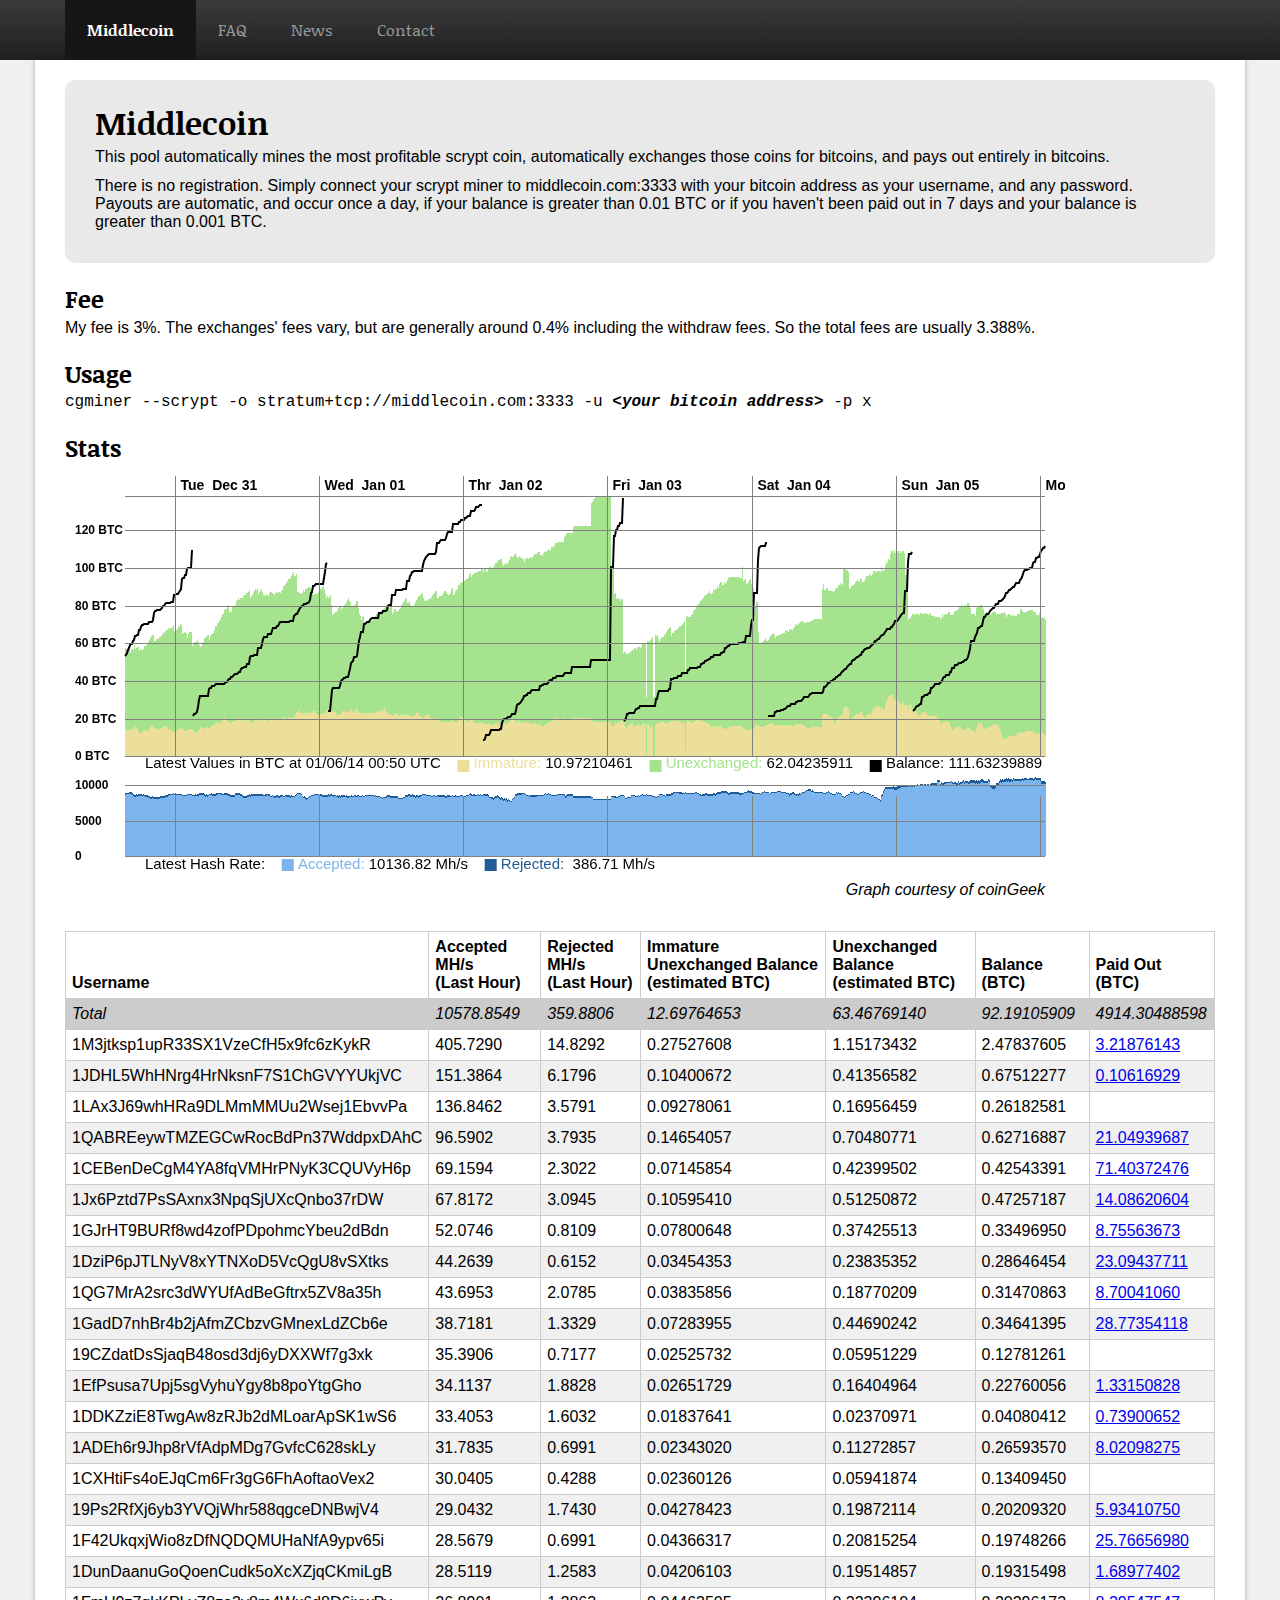
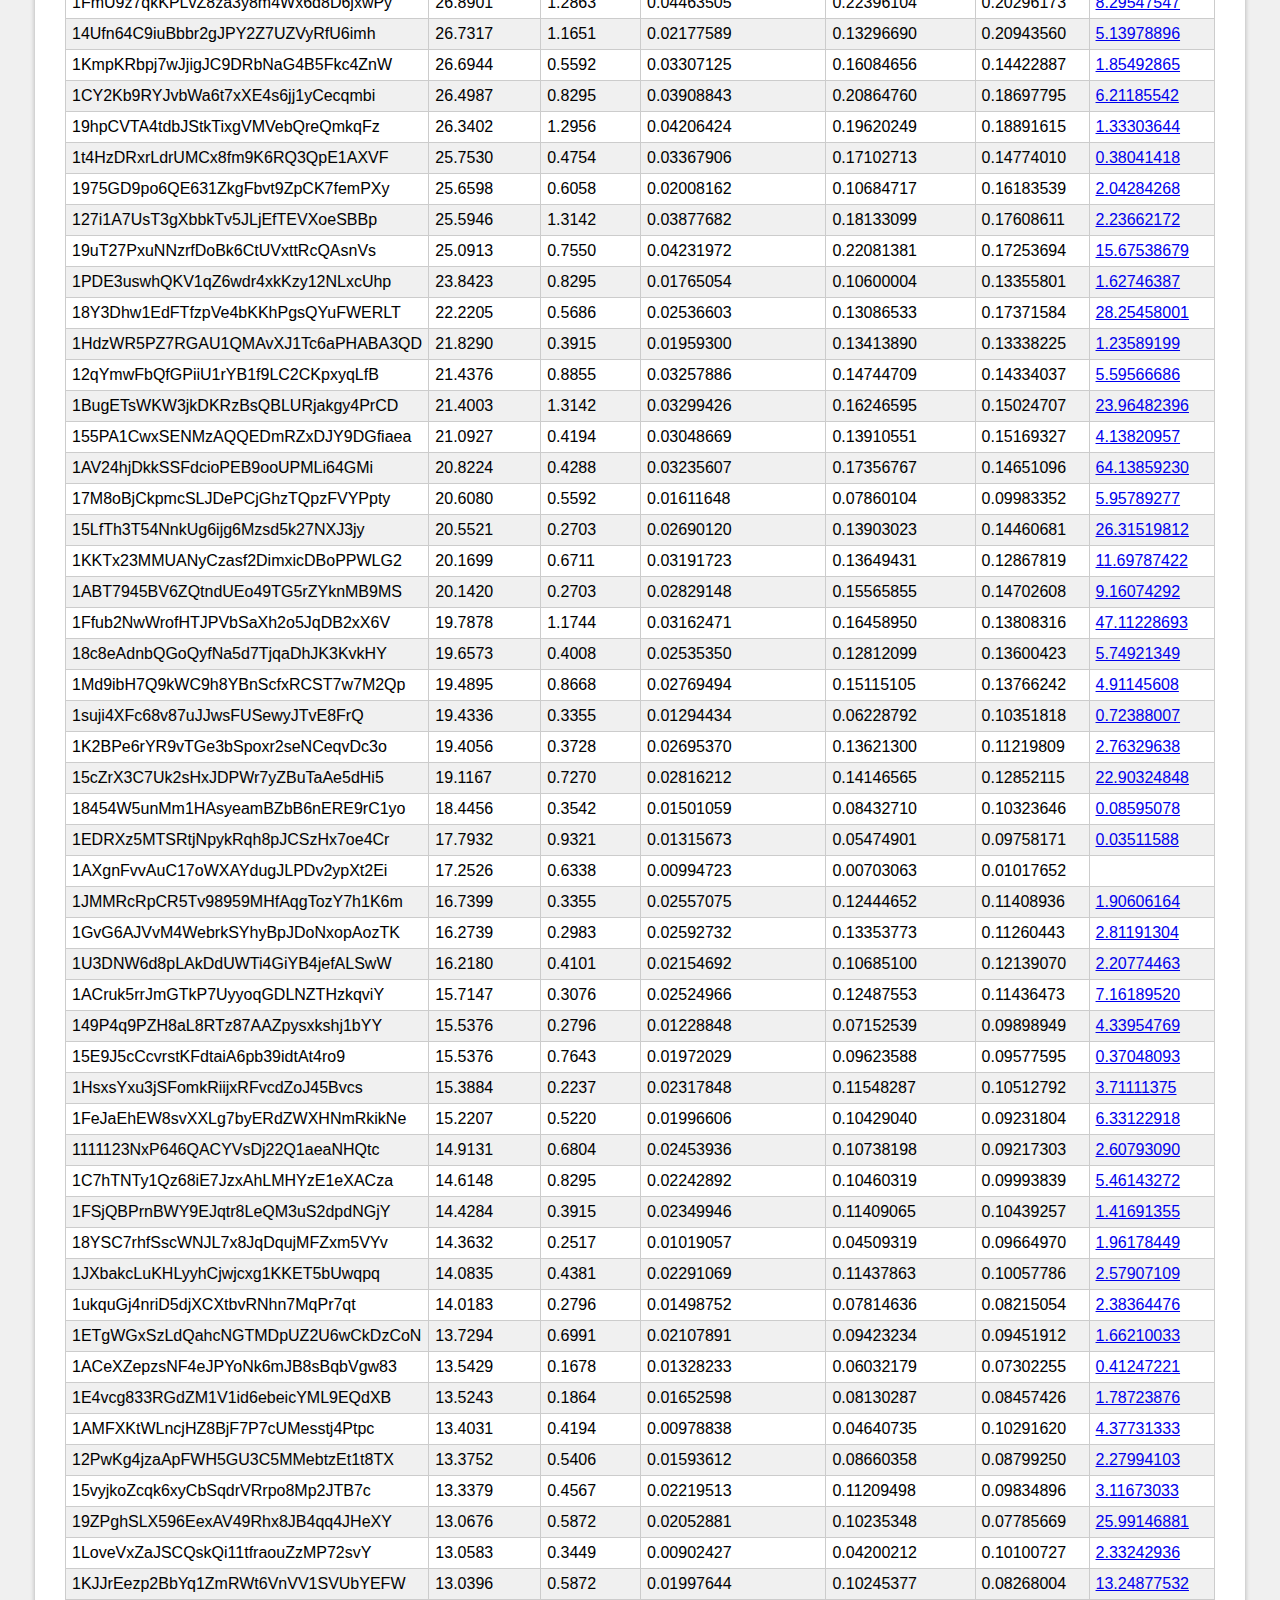
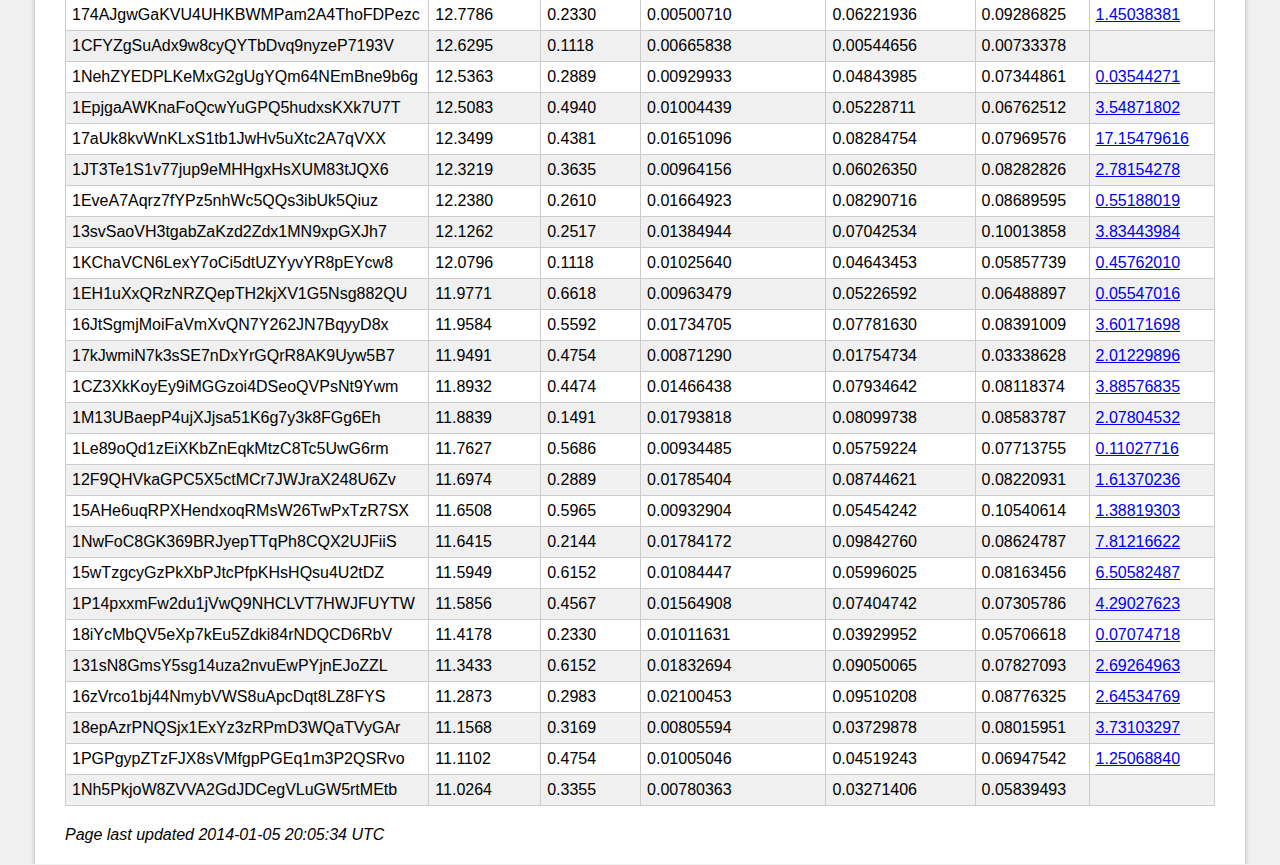
==== middlecoin/index.html @ 770fcc09 "Moved stuff." ====
<!DOCTYPE html>

<html lang="en-US">
<head>
	<title>Middlecoin</title>
	<meta charset="iso-8859-1">
	<meta name="description" content="Profit-switching, auto-exchanging scrypt pool that pays out in BTC." />
	<link href='http://fonts.googleapis.com/css?family=Noticia+Text:700' rel='stylesheet' type='text/css'>
	<link rel="stylesheet" href="style.css">
	<!--[if lt IE 9]><script src="//html5shim.googlecode.com/svn/trunk/html5.js"></script><![endif]-->
</head>
<body>

<nav>
	<ul>
		<li class="active"><a href="index.html">Middlecoin</a></li>
		<li><a href="faq.html">FAQ</a></li>
		<li><a href="https://bitcointalk.org/index.php?topic=259649.new#new">News</a></li>
		<li><a href="https://bitcointalk.org/index.php?action=profile;u=109824">Contact</a></li>
	</ul>
</nav>

<div id="container">

<article>
	<div id="intro">
		<h1>Middlecoin</h1>
		<p>This pool automatically mines the most profitable scrypt coin, automatically exchanges those coins for bitcoins, and pays out entirely in bitcoins.</p>
		<p>There is no registration. Simply connect your scrypt miner to middlecoin.com:3333 with your bitcoin address as your username, and any password. Payouts are automatic, and occur once a day, if your balance is greater than 0.01 BTC or if you haven't been paid out in 7 days and your balance is greater than 0.001 BTC.</p>
	</div>

	<h2>Fee</h2>
	<p>My fee is 3%. The exchanges' fees vary, but are generally around 0.4% including the withdraw fees. So the total fees are usually 3.388%.</p>

	<h2>Usage</h2>
	<pre>cgminer --scrypt -o stratum+tcp://middlecoin.com:3333 -u <b><i>&lt;your bitcoin address&gt;</i></b> -p x</pre>

	<h2>Stats</h2>
	<canvas id="mc_data" width="1000" height="400">
          ho ho, you can't display HTML canvas graphics yet
	</canvas>
	<script src="graphTotal.js"></script>
	<p class="courtesy">Graph courtesy of coinGeek</p>

	<table>
	<thead>
	<tr>
	<th>Username</th>
	<th>Accepted MH/s<br>(Last Hour)</th>
	<th>Rejected MH/s<br>(Last Hour)</th>
	<th>Immature Unexchanged Balance<br>(estimated BTC)</th>
	<th>Unexchanged Balance<br>(estimated BTC)</th>
	<th>Balance (BTC)</th>
	<th>Paid Out (BTC)</th>
	</tr>
	</thead>
	<tbody><tr class="total">
	<td>Total</td>
	<td>10578.8549</td>
	<td>359.8806</td>
	<td>12.69764653</td>
	<td>63.46769140</td>
	<td>92.19105909</td>
	<td>4914.30488598</td>
	</tr>
	</tbody><tbody>

	<tr>
	<td id="1M3jtksp1upR33SX1VzeCfH5x9fc6zKykR">1M3jtksp1upR33SX1VzeCfH5x9fc6zKykR</td>
	<td>405.7290</td>
	<td>14.8292</td>
	<td>0.27527608</td>
	<td>1.15173432</td>
	<td>2.47837605</td>
	<td><a href="1JTgncSrWiQtEAdtYhtytCEqND8wVb3b5R.html">3.21876143</a></td>
	</tr>

	<tr class="alt">
	<td id="1JDHL5WhHNrg4HrNksnF7S1ChGVYYUkjVC">1JDHL5WhHNrg4HrNksnF7S1ChGVYYUkjVC</td>
	<td>151.3864</td>
	<td>6.1796</td>
	<td>0.10400672</td>
	<td>0.41356582</td>
	<td>0.67512277</td>
	<td><a href="1JTgncSrWiQtEAdtYhtytCEqND8wVb3b5R.html">0.10616929</a></td>
	</tr>

	<tr>
	<td id="1LAx3J69whHRa9DLMmMMUu2Wsej1EbvvPa">1LAx3J69whHRa9DLMmMMUu2Wsej1EbvvPa</td>
	<td>136.8462</td>
	<td>3.5791</td>
	<td>0.09278061</td>
	<td>0.16956459</td>
	<td>0.26182581</td>
	<td><a href="1JTgncSrWiQtEAdtYhtytCEqND8wVb3b5R.html"></a></td>
	</tr>

	<tr class="alt">
	<td id="1QABREeywTMZEGCwRocBdPn37WddpxDAhC">1QABREeywTMZEGCwRocBdPn37WddpxDAhC</td>
	<td>96.5902</td>
	<td>3.7935</td>
	<td>0.14654057</td>
	<td>0.70480771</td>
	<td>0.62716887</td>
	<td><a href="1JTgncSrWiQtEAdtYhtytCEqND8wVb3b5R.html">21.04939687</a></td>
	</tr>

	<tr>
	<td id="1CEBenDeCgM4YA8fqVMHrPNyK3CQUVyH6p">1CEBenDeCgM4YA8fqVMHrPNyK3CQUVyH6p</td>
	<td>69.1594</td>
	<td>2.3022</td>
	<td>0.07145854</td>
	<td>0.42399502</td>
	<td>0.42543391</td>
	<td><a href="1JTgncSrWiQtEAdtYhtytCEqND8wVb3b5R.html">71.40372476</a></td>
	</tr>

	<tr class="alt">
	<td id="1Jx6Pztd7PsSAxnx3NpqSjUXcQnbo37rDW">1Jx6Pztd7PsSAxnx3NpqSjUXcQnbo37rDW</td>
	<td>67.8172</td>
	<td>3.0945</td>
	<td>0.10595410</td>
	<td>0.51250872</td>
	<td>0.47257187</td>
	<td><a href="1JTgncSrWiQtEAdtYhtytCEqND8wVb3b5R.html">14.08620604</a></td>
	</tr>

	<tr>
	<td id="1GJrHT9BURf8wd4zofPDpohmcYbeu2dBdn">1GJrHT9BURf8wd4zofPDpohmcYbeu2dBdn</td>
	<td>52.0746</td>
	<td>0.8109</td>
	<td>0.07800648</td>
	<td>0.37425513</td>
	<td>0.33496950</td>
	<td><a href="1JTgncSrWiQtEAdtYhtytCEqND8wVb3b5R.html">8.75563673</a></td>
	</tr>

	<tr class="alt">
	<td id="1DziP6pJTLNyV8xYTNXoD5VcQgU8vSXtks">1DziP6pJTLNyV8xYTNXoD5VcQgU8vSXtks</td>
	<td>44.2639</td>
	<td>0.6152</td>
	<td>0.03454353</td>
	<td>0.23835352</td>
	<td>0.28646454</td>
	<td><a href="1JTgncSrWiQtEAdtYhtytCEqND8wVb3b5R.html">23.09437711</a></td>
	</tr>

	<tr>
	<td id="1QG7MrA2src3dWYUfAdBeGftrx5ZV8a35h">1QG7MrA2src3dWYUfAdBeGftrx5ZV8a35h</td>
	<td>43.6953</td>
	<td>2.0785</td>
	<td>0.03835856</td>
	<td>0.18770209</td>
	<td>0.31470863</td>
	<td><a href="1JTgncSrWiQtEAdtYhtytCEqND8wVb3b5R.html">8.70041060</a></td>
	</tr>

	<tr class="alt">
	<td id="1GadD7nhBr4b2jAfmZCbzvGMnexLdZCb6e">1GadD7nhBr4b2jAfmZCbzvGMnexLdZCb6e</td>
	<td>38.7181</td>
	<td>1.3329</td>
	<td>0.07283955</td>
	<td>0.44690242</td>
	<td>0.34641395</td>
	<td><a href="1GadD7nhBr4b2jAfmZCbzvGMnexLdZCb6e.html">28.77354118</a></td>
	</tr>

	<tr>
	<td id="19CZdatDsSjaqB48osd3dj6yDXXWf7g3xk">19CZdatDsSjaqB48osd3dj6yDXXWf7g3xk</td>
	<td>35.3906</td>
	<td>0.7177</td>
	<td>0.02525732</td>
	<td>0.05951229</td>
	<td>0.12781261</td>
	<td><a href="1JTgncSrWiQtEAdtYhtytCEqND8wVb3b5R.html"></a></td>
	</tr>

	<tr class="alt">
	<td id="1EfPsusa7Upj5sgVyhuYgy8b8poYtgGho">1EfPsusa7Upj5sgVyhuYgy8b8poYtgGho</td>
	<td>34.1137</td>
	<td>1.8828</td>
	<td>0.02651729</td>
	<td>0.16404964</td>
	<td>0.22760056</td>
	<td><a href="1JTgncSrWiQtEAdtYhtytCEqND8wVb3b5R.html">1.33150828</a></td>
	</tr>

	<tr>
	<td id="1DDKZziE8TwgAw8zRJb2dMLoarApSK1wS6">1DDKZziE8TwgAw8zRJb2dMLoarApSK1wS6</td>
	<td>33.4053</td>
	<td>1.6032</td>
	<td>0.01837641</td>
	<td>0.02370971</td>
	<td>0.04080412</td>
	<td><a href="1JTgncSrWiQtEAdtYhtytCEqND8wVb3b5R.html">0.73900652</a></td>
	</tr>

	<tr class="alt">
	<td id="1ADEh6r9Jhp8rVfAdpMDg7GvfcC628skLy">1ADEh6r9Jhp8rVfAdpMDg7GvfcC628skLy</td>
	<td>31.7835</td>
	<td>0.6991</td>
	<td>0.02343020</td>
	<td>0.11272857</td>
	<td>0.26593570</td>
	<td><a href="1JTgncSrWiQtEAdtYhtytCEqND8wVb3b5R.html">8.02098275</a></td>
	</tr>

	<tr>
	<td id="1CXHtiFs4oEJqCm6Fr3gG6FhAoftaoVex2">1CXHtiFs4oEJqCm6Fr3gG6FhAoftaoVex2</td>
	<td>30.0405</td>
	<td>0.4288</td>
	<td>0.02360126</td>
	<td>0.05941874</td>
	<td>0.13409450</td>
	<td><a href="1JTgncSrWiQtEAdtYhtytCEqND8wVb3b5R.html"></a></td>
	</tr>

	<tr class="alt">
	<td id="19Ps2RfXj6yb3YVQjWhr588qgceDNBwjV4">19Ps2RfXj6yb3YVQjWhr588qgceDNBwjV4</td>
	<td>29.0432</td>
	<td>1.7430</td>
	<td>0.04278423</td>
	<td>0.19872114</td>
	<td>0.20209320</td>
	<td><a href="1JTgncSrWiQtEAdtYhtytCEqND8wVb3b5R.html">5.93410750</a></td>
	</tr>

	<tr>
	<td id="1F42UkqxjWio8zDfNQDQMUHaNfA9ypv65i">1F42UkqxjWio8zDfNQDQMUHaNfA9ypv65i</td>
	<td>28.5679</td>
	<td>0.6991</td>
	<td>0.04366317</td>
	<td>0.20815254</td>
	<td>0.19748266</td>
	<td><a href="1JTgncSrWiQtEAdtYhtytCEqND8wVb3b5R.html">25.76656980</a></td>
	</tr>

	<tr class="alt">
	<td id="1DunDaanuGoQoenCudk5oXcXZjqCKmiLgB">1DunDaanuGoQoenCudk5oXcXZjqCKmiLgB</td>
	<td>28.5119</td>
	<td>1.2583</td>
	<td>0.04206103</td>
	<td>0.19514857</td>
	<td>0.19315498</td>
	<td><a href="1JTgncSrWiQtEAdtYhtytCEqND8wVb3b5R.html">1.68977402</a></td>
	</tr>

	<tr>
	<td id="1FmU9z7qkKPLvZ8za3y8m4Wx6d8D6jxwPy">1FmU9z7qkKPLvZ8za3y8m4Wx6d8D6jxwPy</td>
	<td>26.8901</td>
	<td>1.2863</td>
	<td>0.04463505</td>
	<td>0.22396104</td>
	<td>0.20296173</td>
	<td><a href="1JTgncSrWiQtEAdtYhtytCEqND8wVb3b5R.html">8.29547547</a></td>
	</tr>

	<tr class="alt">
	<td id="14Ufn64C9iuBbbr2gJPY2Z7UZVyRfU6imh">14Ufn64C9iuBbbr2gJPY2Z7UZVyRfU6imh</td>
	<td>26.7317</td>
	<td>1.1651</td>
	<td>0.02177589</td>
	<td>0.13296690</td>
	<td>0.20943560</td>
	<td><a href="1JTgncSrWiQtEAdtYhtytCEqND8wVb3b5R.html">5.13978896</a></td>
	</tr>

	<tr>
	<td id="1KmpKRbpj7wJjigJC9DRbNaG4B5Fkc4ZnW">1KmpKRbpj7wJjigJC9DRbNaG4B5Fkc4ZnW</td>
	<td>26.6944</td>
	<td>0.5592</td>
	<td>0.03307125</td>
	<td>0.16084656</td>
	<td>0.14422887</td>
	<td><a href="1JTgncSrWiQtEAdtYhtytCEqND8wVb3b5R.html">1.85492865</a></td>
	</tr>

	<tr class="alt">
	<td id="1CY2Kb9RYJvbWa6t7xXE4s6jj1yCecqmbi">1CY2Kb9RYJvbWa6t7xXE4s6jj1yCecqmbi</td>
	<td>26.4987</td>
	<td>0.8295</td>
	<td>0.03908843</td>
	<td>0.20864760</td>
	<td>0.18697795</td>
	<td><a href="1JTgncSrWiQtEAdtYhtytCEqND8wVb3b5R.html">6.21185542</a></td>
	</tr>

	<tr>
	<td id="19hpCVTA4tdbJStkTixgVMVebQreQmkqFz">19hpCVTA4tdbJStkTixgVMVebQreQmkqFz</td>
	<td>26.3402</td>
	<td>1.2956</td>
	<td>0.04206424</td>
	<td>0.19620249</td>
	<td>0.18891615</td>
	<td><a href="1JTgncSrWiQtEAdtYhtytCEqND8wVb3b5R.html">1.33303644</a></td>
	</tr>

	<tr class="alt">
	<td id="1t4HzDRxrLdrUMCx8fm9K6RQ3QpE1AXVF">1t4HzDRxrLdrUMCx8fm9K6RQ3QpE1AXVF</td>
	<td>25.7530</td>
	<td>0.4754</td>
	<td>0.03367906</td>
	<td>0.17102713</td>
	<td>0.14774010</td>
	<td><a href="1JTgncSrWiQtEAdtYhtytCEqND8wVb3b5R.html">0.38041418</a></td>
	</tr>

	<tr>
	<td id="1975GD9po6QE631ZkgFbvt9ZpCK7femPXy">1975GD9po6QE631ZkgFbvt9ZpCK7femPXy</td>
	<td>25.6598</td>
	<td>0.6058</td>
	<td>0.02008162</td>
	<td>0.10684717</td>
	<td>0.16183539</td>
	<td><a href="1JTgncSrWiQtEAdtYhtytCEqND8wVb3b5R.html">2.04284268</a></td>
	</tr>

	<tr class="alt">
	<td id="127i1A7UsT3gXbbkTv5JLjEfTEVXoeSBBp">127i1A7UsT3gXbbkTv5JLjEfTEVXoeSBBp</td>
	<td>25.5946</td>
	<td>1.3142</td>
	<td>0.03877682</td>
	<td>0.18133099</td>
	<td>0.17608611</td>
	<td><a href="1JTgncSrWiQtEAdtYhtytCEqND8wVb3b5R.html">2.23662172</a></td>
	</tr>

	<tr>
	<td id="19uT27PxuNNzrfDoBk6CtUVxttRcQAsnVs">19uT27PxuNNzrfDoBk6CtUVxttRcQAsnVs</td>
	<td>25.0913</td>
	<td>0.7550</td>
	<td>0.04231972</td>
	<td>0.22081381</td>
	<td>0.17253694</td>
	<td><a href="1JTgncSrWiQtEAdtYhtytCEqND8wVb3b5R.html">15.67538679</a></td>
	</tr>

	<tr class="alt">
	<td id="1PDE3uswhQKV1qZ6wdr4xkKzy12NLxcUhp">1PDE3uswhQKV1qZ6wdr4xkKzy12NLxcUhp</td>
	<td>23.8423</td>
	<td>0.8295</td>
	<td>0.01765054</td>
	<td>0.10600004</td>
	<td>0.13355801</td>
	<td><a href="1JTgncSrWiQtEAdtYhtytCEqND8wVb3b5R.html">1.62746387</a></td>
	</tr>

	<tr>
	<td id="18Y3Dhw1EdFTfzpVe4bKKhPgsQYuFWERLT">18Y3Dhw1EdFTfzpVe4bKKhPgsQYuFWERLT</td>
	<td>22.2205</td>
	<td>0.5686</td>
	<td>0.02536603</td>
	<td>0.13086533</td>
	<td>0.17371584</td>
	<td><a href="1JTgncSrWiQtEAdtYhtytCEqND8wVb3b5R.html">28.25458001</a></td>
	</tr>

	<tr class="alt">
	<td id="1HdzWR5PZ7RGAU1QMAvXJ1Tc6aPHABA3QD">1HdzWR5PZ7RGAU1QMAvXJ1Tc6aPHABA3QD</td>
	<td>21.8290</td>
	<td>0.3915</td>
	<td>0.01959300</td>
	<td>0.13413890</td>
	<td>0.13338225</td>
	<td><a href="1JTgncSrWiQtEAdtYhtytCEqND8wVb3b5R.html">1.23589199</a></td>
	</tr>

	<tr>
	<td id="12qYmwFbQfGPiiU1rYB1f9LC2CKpxyqLfB">12qYmwFbQfGPiiU1rYB1f9LC2CKpxyqLfB</td>
	<td>21.4376</td>
	<td>0.8855</td>
	<td>0.03257886</td>
	<td>0.14744709</td>
	<td>0.14334037</td>
	<td><a href="1JTgncSrWiQtEAdtYhtytCEqND8wVb3b5R.html">5.59566686</a></td>
	</tr>

	<tr class="alt">
	<td id="1BugETsWKW3jkDKRzBsQBLURjakgy4PrCD">1BugETsWKW3jkDKRzBsQBLURjakgy4PrCD</td>
	<td>21.4003</td>
	<td>1.3142</td>
	<td>0.03299426</td>
	<td>0.16246595</td>
	<td>0.15024707</td>
	<td><a href="1JTgncSrWiQtEAdtYhtytCEqND8wVb3b5R.html">23.96482396</a></td>
	</tr>

	<tr>
	<td id="155PA1CwxSENMzAQQEDmRZxDJY9DGfiaea">155PA1CwxSENMzAQQEDmRZxDJY9DGfiaea</td>
	<td>21.0927</td>
	<td>0.4194</td>
	<td>0.03048669</td>
	<td>0.13910551</td>
	<td>0.15169327</td>
	<td><a href="1JTgncSrWiQtEAdtYhtytCEqND8wVb3b5R.html">4.13820957</a></td>
	</tr>

	<tr class="alt">
	<td id="1AV24hjDkkSSFdcioPEB9ooUPMLi64GMi">1AV24hjDkkSSFdcioPEB9ooUPMLi64GMi</td>
	<td>20.8224</td>
	<td>0.4288</td>
	<td>0.03235607</td>
	<td>0.17356767</td>
	<td>0.14651096</td>
	<td><a href="1JTgncSrWiQtEAdtYhtytCEqND8wVb3b5R.html">64.13859230</a></td>
	</tr>

	<tr>
	<td id="17M8oBjCkpmcSLJDePCjGhzTQpzFVYPpty">17M8oBjCkpmcSLJDePCjGhzTQpzFVYPpty</td>
	<td>20.6080</td>
	<td>0.5592</td>
	<td>0.01611648</td>
	<td>0.07860104</td>
	<td>0.09983352</td>
	<td><a href="1JTgncSrWiQtEAdtYhtytCEqND8wVb3b5R.html">5.95789277</a></td>
	</tr>

	<tr class="alt">
	<td id="15LfTh3T54NnkUg6ijg6Mzsd5k27NXJ3jy">15LfTh3T54NnkUg6ijg6Mzsd5k27NXJ3jy</td>
	<td>20.5521</td>
	<td>0.2703</td>
	<td>0.02690120</td>
	<td>0.13903023</td>
	<td>0.14460681</td>
	<td><a href="1JTgncSrWiQtEAdtYhtytCEqND8wVb3b5R.html">26.31519812</a></td>
	</tr>

	<tr>
	<td id="1KKTx23MMUANyCzasf2DimxicDBoPPWLG2">1KKTx23MMUANyCzasf2DimxicDBoPPWLG2</td>
	<td>20.1699</td>
	<td>0.6711</td>
	<td>0.03191723</td>
	<td>0.13649431</td>
	<td>0.12867819</td>
	<td><a href="1JTgncSrWiQtEAdtYhtytCEqND8wVb3b5R.html">11.69787422</a></td>
	</tr>

	<tr class="alt">
	<td id="1ABT7945BV6ZQtndUEo49TG5rZYknMB9MS">1ABT7945BV6ZQtndUEo49TG5rZYknMB9MS</td>
	<td>20.1420</td>
	<td>0.2703</td>
	<td>0.02829148</td>
	<td>0.15565855</td>
	<td>0.14702608</td>
	<td><a href="1JTgncSrWiQtEAdtYhtytCEqND8wVb3b5R.html">9.16074292</a></td>
	</tr>

	<tr>
	<td id="1Ffub2NwWrofHTJPVbSaXh2o5JqDB2xX6V">1Ffub2NwWrofHTJPVbSaXh2o5JqDB2xX6V</td>
	<td>19.7878</td>
	<td>1.1744</td>
	<td>0.03162471</td>
	<td>0.16458950</td>
	<td>0.13808316</td>
	<td><a href="1JTgncSrWiQtEAdtYhtytCEqND8wVb3b5R.html">47.11228693</a></td>
	</tr>

	<tr class="alt">
	<td id="18c8eAdnbQGoQyfNa5d7TjqaDhJK3KvkHY">18c8eAdnbQGoQyfNa5d7TjqaDhJK3KvkHY</td>
	<td>19.6573</td>
	<td>0.4008</td>
	<td>0.02535350</td>
	<td>0.12812099</td>
	<td>0.13600423</td>
	<td><a href="1JTgncSrWiQtEAdtYhtytCEqND8wVb3b5R.html">5.74921349</a></td>
	</tr>

	<tr>
	<td id="1Md9ibH7Q9kWC9h8YBnScfxRCST7w7M2Qp">1Md9ibH7Q9kWC9h8YBnScfxRCST7w7M2Qp</td>
	<td>19.4895</td>
	<td>0.8668</td>
	<td>0.02769494</td>
	<td>0.15115105</td>
	<td>0.13766242</td>
	<td><a href="1JTgncSrWiQtEAdtYhtytCEqND8wVb3b5R.html">4.91145608</a></td>
	</tr>

	<tr class="alt">
	<td id="1suji4XFc68v87uJJwsFUSewyJTvE8FrQ">1suji4XFc68v87uJJwsFUSewyJTvE8FrQ</td>
	<td>19.4336</td>
	<td>0.3355</td>
	<td>0.01294434</td>
	<td>0.06228792</td>
	<td>0.10351818</td>
	<td><a href="1JTgncSrWiQtEAdtYhtytCEqND8wVb3b5R.html">0.72388007</a></td>
	</tr>

	<tr>
	<td id="1K2BPe6rYR9vTGe3bSpoxr2seNCeqvDc3o">1K2BPe6rYR9vTGe3bSpoxr2seNCeqvDc3o</td>
	<td>19.4056</td>
	<td>0.3728</td>
	<td>0.02695370</td>
	<td>0.13621300</td>
	<td>0.11219809</td>
	<td><a href="1JTgncSrWiQtEAdtYhtytCEqND8wVb3b5R.html">2.76329638</a></td>
	</tr>

	<tr class="alt">
	<td id="15cZrX3C7Uk2sHxJDPWr7yZBuTaAe5dHi5">15cZrX3C7Uk2sHxJDPWr7yZBuTaAe5dHi5</td>
	<td>19.1167</td>
	<td>0.7270</td>
	<td>0.02816212</td>
	<td>0.14146565</td>
	<td>0.12852115</td>
	<td><a href="1JTgncSrWiQtEAdtYhtytCEqND8wVb3b5R.html">22.90324848</a></td>
	</tr>

	<tr>
	<td id="18454W5unMm1HAsyeamBZbB6nERE9rC1yo">18454W5unMm1HAsyeamBZbB6nERE9rC1yo</td>
	<td>18.4456</td>
	<td>0.3542</td>
	<td>0.01501059</td>
	<td>0.08432710</td>
	<td>0.10323646</td>
	<td><a href="1JTgncSrWiQtEAdtYhtytCEqND8wVb3b5R.html">0.08595078</a></td>
	</tr>

	<tr class="alt">
	<td id="1EDRXz5MTSRtjNpykRqh8pJCSzHx7oe4Cr">1EDRXz5MTSRtjNpykRqh8pJCSzHx7oe4Cr</td>
	<td>17.7932</td>
	<td>0.9321</td>
	<td>0.01315673</td>
	<td>0.05474901</td>
	<td>0.09758171</td>
	<td><a href="1JTgncSrWiQtEAdtYhtytCEqND8wVb3b5R.html">0.03511588</a></td>
	</tr>

	<tr>
	<td id="1AXgnFvvAuC17oWXAYdugJLPDv2ypXt2Ei">1AXgnFvvAuC17oWXAYdugJLPDv2ypXt2Ei</td>
	<td>17.2526</td>
	<td>0.6338</td>
	<td>0.00994723</td>
	<td>0.00703063</td>
	<td>0.01017652</td>
	<td><a href="1JTgncSrWiQtEAdtYhtytCEqND8wVb3b5R.html"></a></td>
	</tr>

	<tr class="alt">
	<td id="1JMMRcRpCR5Tv98959MHfAqgTozY7h1K6m">1JMMRcRpCR5Tv98959MHfAqgTozY7h1K6m</td>
	<td>16.7399</td>
	<td>0.3355</td>
	<td>0.02557075</td>
	<td>0.12444652</td>
	<td>0.11408936</td>
	<td><a href="1JTgncSrWiQtEAdtYhtytCEqND8wVb3b5R.html">1.90606164</a></td>
	</tr>

	<tr>
	<td id="1GvG6AJVvM4WebrkSYhyBpJDoNxopAozTK">1GvG6AJVvM4WebrkSYhyBpJDoNxopAozTK</td>
	<td>16.2739</td>
	<td>0.2983</td>
	<td>0.02592732</td>
	<td>0.13353773</td>
	<td>0.11260443</td>
	<td><a href="1JTgncSrWiQtEAdtYhtytCEqND8wVb3b5R.html">2.81191304</a></td>
	</tr>

	<tr class="alt">
	<td id="1U3DNW6d8pLAkDdUWTi4GiYB4jefALSwW">1U3DNW6d8pLAkDdUWTi4GiYB4jefALSwW</td>
	<td>16.2180</td>
	<td>0.4101</td>
	<td>0.02154692</td>
	<td>0.10685100</td>
	<td>0.12139070</td>
	<td><a href="1JTgncSrWiQtEAdtYhtytCEqND8wVb3b5R.html">2.20774463</a></td>
	</tr>

	<tr>
	<td id="1ACruk5rrJmGTkP7UyyoqGDLNZTHzkqviY">1ACruk5rrJmGTkP7UyyoqGDLNZTHzkqviY</td>
	<td>15.7147</td>
	<td>0.3076</td>
	<td>0.02524966</td>
	<td>0.12487553</td>
	<td>0.11436473</td>
	<td><a href="1JTgncSrWiQtEAdtYhtytCEqND8wVb3b5R.html">7.16189520</a></td>
	</tr>

	<tr class="alt">
	<td id="149P4q9PZH8aL8RTz87AAZpysxkshj1bYY">149P4q9PZH8aL8RTz87AAZpysxkshj1bYY</td>
	<td>15.5376</td>
	<td>0.2796</td>
	<td>0.01228848</td>
	<td>0.07152539</td>
	<td>0.09898949</td>
	<td><a href="1JTgncSrWiQtEAdtYhtytCEqND8wVb3b5R.html">4.33954769</a></td>
	</tr>

	<tr>
	<td id="15E9J5cCcvrstKFdtaiA6pb39idtAt4ro9">15E9J5cCcvrstKFdtaiA6pb39idtAt4ro9</td>
	<td>15.5376</td>
	<td>0.7643</td>
	<td>0.01972029</td>
	<td>0.09623588</td>
	<td>0.09577595</td>
	<td><a href="1JTgncSrWiQtEAdtYhtytCEqND8wVb3b5R.html">0.37048093</a></td>
	</tr>

	<tr class="alt">
	<td id="1HsxsYxu3jSFomkRiijxRFvcdZoJ45Bvcs">1HsxsYxu3jSFomkRiijxRFvcdZoJ45Bvcs</td>
	<td>15.3884</td>
	<td>0.2237</td>
	<td>0.02317848</td>
	<td>0.11548287</td>
	<td>0.10512792</td>
	<td><a href="1JTgncSrWiQtEAdtYhtytCEqND8wVb3b5R.html">3.71111375</a></td>
	</tr>

	<tr>
	<td id="1FeJaEhEW8svXXLg7byERdZWXHNmRkikNe">1FeJaEhEW8svXXLg7byERdZWXHNmRkikNe</td>
	<td>15.2207</td>
	<td>0.5220</td>
	<td>0.01996606</td>
	<td>0.10429040</td>
	<td>0.09231804</td>
	<td><a href="1JTgncSrWiQtEAdtYhtytCEqND8wVb3b5R.html">6.33122918</a></td>
	</tr>

	<tr class="alt">
	<td id="1111123NxP646QACYVsDj22Q1aeaNHQtc">1111123NxP646QACYVsDj22Q1aeaNHQtc</td>
	<td>14.9131</td>
	<td>0.6804</td>
	<td>0.02453936</td>
	<td>0.10738198</td>
	<td>0.09217303</td>
	<td><a href="1JTgncSrWiQtEAdtYhtytCEqND8wVb3b5R.html">2.60793090</a></td>
	</tr>

	<tr>
	<td id="1C7hTNTy1Qz68iE7JzxAhLMHYzE1eXACza">1C7hTNTy1Qz68iE7JzxAhLMHYzE1eXACza</td>
	<td>14.6148</td>
	<td>0.8295</td>
	<td>0.02242892</td>
	<td>0.10460319</td>
	<td>0.09993839</td>
	<td><a href="1JTgncSrWiQtEAdtYhtytCEqND8wVb3b5R.html">5.46143272</a></td>
	</tr>

	<tr class="alt">
	<td id="1FSjQBPrnBWY9EJqtr8LeQM3uS2dpdNGjY">1FSjQBPrnBWY9EJqtr8LeQM3uS2dpdNGjY</td>
	<td>14.4284</td>
	<td>0.3915</td>
	<td>0.02349946</td>
	<td>0.11409065</td>
	<td>0.10439257</td>
	<td><a href="1JTgncSrWiQtEAdtYhtytCEqND8wVb3b5R.html">1.41691355</a></td>
	</tr>

	<tr>
	<td id="18YSC7rhfSscWNJL7x8JqDqujMFZxm5VYv">18YSC7rhfSscWNJL7x8JqDqujMFZxm5VYv</td>
	<td>14.3632</td>
	<td>0.2517</td>
	<td>0.01019057</td>
	<td>0.04509319</td>
	<td>0.09664970</td>
	<td><a href="1JTgncSrWiQtEAdtYhtytCEqND8wVb3b5R.html">1.96178449</a></td>
	</tr>

	<tr class="alt">
	<td id="1JXbakcLuKHLyyhCjwjcxg1KKET5bUwqpq">1JXbakcLuKHLyyhCjwjcxg1KKET5bUwqpq</td>
	<td>14.0835</td>
	<td>0.4381</td>
	<td>0.02291069</td>
	<td>0.11437863</td>
	<td>0.10057786</td>
	<td><a href="1JTgncSrWiQtEAdtYhtytCEqND8wVb3b5R.html">2.57907109</a></td>
	</tr>

	<tr>
	<td id="1ukquGj4nriD5djXCXtbvRNhn7MqPr7qt">1ukquGj4nriD5djXCXtbvRNhn7MqPr7qt</td>
	<td>14.0183</td>
	<td>0.2796</td>
	<td>0.01498752</td>
	<td>0.07814636</td>
	<td>0.08215054</td>
	<td><a href="1JTgncSrWiQtEAdtYhtytCEqND8wVb3b5R.html">2.38364476</a></td>
	</tr>

	<tr class="alt">
	<td id="1ETgWGxSzLdQahcNGTMDpUZ2U6wCkDzCoN">1ETgWGxSzLdQahcNGTMDpUZ2U6wCkDzCoN</td>
	<td>13.7294</td>
	<td>0.6991</td>
	<td>0.02107891</td>
	<td>0.09423234</td>
	<td>0.09451912</td>
	<td><a href="1JTgncSrWiQtEAdtYhtytCEqND8wVb3b5R.html">1.66210033</a></td>
	</tr>

	<tr>
	<td id="1ACeXZepzsNF4eJPYoNk6mJB8sBqbVgw83">1ACeXZepzsNF4eJPYoNk6mJB8sBqbVgw83</td>
	<td>13.5429</td>
	<td>0.1678</td>
	<td>0.01328233</td>
	<td>0.06032179</td>
	<td>0.07302255</td>
	<td><a href="1JTgncSrWiQtEAdtYhtytCEqND8wVb3b5R.html">0.41247221</a></td>
	</tr>

	<tr class="alt">
	<td id="1E4vcg833RGdZM1V1id6ebeicYML9EQdXB">1E4vcg833RGdZM1V1id6ebeicYML9EQdXB</td>
	<td>13.5243</td>
	<td>0.1864</td>
	<td>0.01652598</td>
	<td>0.08130287</td>
	<td>0.08457426</td>
	<td><a href="1JTgncSrWiQtEAdtYhtytCEqND8wVb3b5R.html">1.78723876</a></td>
	</tr>

	<tr>
	<td id="1AMFXKtWLncjHZ8BjF7P7cUMesstj4Ptpc">1AMFXKtWLncjHZ8BjF7P7cUMesstj4Ptpc</td>
	<td>13.4031</td>
	<td>0.4194</td>
	<td>0.00978838</td>
	<td>0.04640735</td>
	<td>0.10291620</td>
	<td><a href="1JTgncSrWiQtEAdtYhtytCEqND8wVb3b5R.html">4.37731333</a></td>
	</tr>

	<tr class="alt">
	<td id="12PwKg4jzaApFWH5GU3C5MMebtzEt1t8TX">12PwKg4jzaApFWH5GU3C5MMebtzEt1t8TX</td>
	<td>13.3752</td>
	<td>0.5406</td>
	<td>0.01593612</td>
	<td>0.08660358</td>
	<td>0.08799250</td>
	<td><a href="1JTgncSrWiQtEAdtYhtytCEqND8wVb3b5R.html">2.27994103</a></td>
	</tr>

	<tr>
	<td id="15vyjkoZcqk6xyCbSqdrVRrpo8Mp2JTB7c">15vyjkoZcqk6xyCbSqdrVRrpo8Mp2JTB7c</td>
	<td>13.3379</td>
	<td>0.4567</td>
	<td>0.02219513</td>
	<td>0.11209498</td>
	<td>0.09834896</td>
	<td><a href="1JTgncSrWiQtEAdtYhtytCEqND8wVb3b5R.html">3.11673033</a></td>
	</tr>

	<tr class="alt">
	<td id="19ZPghSLX596EexAV49Rhx8JB4qq4JHeXY">19ZPghSLX596EexAV49Rhx8JB4qq4JHeXY</td>
	<td>13.0676</td>
	<td>0.5872</td>
	<td>0.02052881</td>
	<td>0.10235348</td>
	<td>0.07785669</td>
	<td><a href="1JTgncSrWiQtEAdtYhtytCEqND8wVb3b5R.html">25.99146881</a></td>
	</tr>

	<tr>
	<td id="1LoveVxZaJSCQskQi11tfraouZzMP72svY">1LoveVxZaJSCQskQi11tfraouZzMP72svY</td>
	<td>13.0583</td>
	<td>0.3449</td>
	<td>0.00902427</td>
	<td>0.04200212</td>
	<td>0.10100727</td>
	<td><a href="1JTgncSrWiQtEAdtYhtytCEqND8wVb3b5R.html">2.33242936</a></td>
	</tr>

	<tr class="alt">
	<td id="1KJJrEezp2BbYq1ZmRWt6VnVV1SVUbYEFW">1KJJrEezp2BbYq1ZmRWt6VnVV1SVUbYEFW</td>
	<td>13.0396</td>
	<td>0.5872</td>
	<td>0.01997644</td>
	<td>0.10245377</td>
	<td>0.08268004</td>
	<td><a href="1JTgncSrWiQtEAdtYhtytCEqND8wVb3b5R.html">13.24877532</a></td>
	</tr>

	<tr>
	<td id="174AJgwGaKVU4UHKBWMPam2A4ThoFDPezc">174AJgwGaKVU4UHKBWMPam2A4ThoFDPezc</td>
	<td>12.7786</td>
	<td>0.2330</td>
	<td>0.00500710</td>
	<td>0.06221936</td>
	<td>0.09286825</td>
	<td><a href="1JTgncSrWiQtEAdtYhtytCEqND8wVb3b5R.html">1.45038381</a></td>
	</tr>

	<tr class="alt">
	<td id="1CFYZgSuAdx9w8cyQYTbDvq9nyzeP7193V">1CFYZgSuAdx9w8cyQYTbDvq9nyzeP7193V</td>
	<td>12.6295</td>
	<td>0.1118</td>
	<td>0.00665838</td>
	<td>0.00544656</td>
	<td>0.00733378</td>
	<td><a href="1JTgncSrWiQtEAdtYhtytCEqND8wVb3b5R.html"></a></td>
	</tr>

	<tr>
	<td id="1NehZYEDPLKeMxG2gUgYQm64NEmBne9b6g">1NehZYEDPLKeMxG2gUgYQm64NEmBne9b6g</td>
	<td>12.5363</td>
	<td>0.2889</td>
	<td>0.00929933</td>
	<td>0.04843985</td>
	<td>0.07344861</td>
	<td><a href="1JTgncSrWiQtEAdtYhtytCEqND8wVb3b5R.html">0.03544271</a></td>
	</tr>

	<tr class="alt">
	<td id="1EpjgaAWKnaFoQcwYuGPQ5hudxsKXk7U7T">1EpjgaAWKnaFoQcwYuGPQ5hudxsKXk7U7T</td>
	<td>12.5083</td>
	<td>0.4940</td>
	<td>0.01004439</td>
	<td>0.05228711</td>
	<td>0.06762512</td>
	<td><a href="1JTgncSrWiQtEAdtYhtytCEqND8wVb3b5R.html">3.54871802</a></td>
	</tr>

	<tr>
	<td id="17aUk8kvWnKLxS1tb1JwHv5uXtc2A7qVXX">17aUk8kvWnKLxS1tb1JwHv5uXtc2A7qVXX</td>
	<td>12.3499</td>
	<td>0.4381</td>
	<td>0.01651096</td>
	<td>0.08284754</td>
	<td>0.07969576</td>
	<td><a href="1JTgncSrWiQtEAdtYhtytCEqND8wVb3b5R.html">17.15479616</a></td>
	</tr>

	<tr class="alt">
	<td id="1JT3Te1S1v77jup9eMHHgxHsXUM83tJQX6">1JT3Te1S1v77jup9eMHHgxHsXUM83tJQX6</td>
	<td>12.3219</td>
	<td>0.3635</td>
	<td>0.00964156</td>
	<td>0.06026350</td>
	<td>0.08282826</td>
	<td><a href="1JTgncSrWiQtEAdtYhtytCEqND8wVb3b5R.html">2.78154278</a></td>
	</tr>

	<tr>
	<td id="1EveA7Aqrz7fYPz5nhWc5QQs3ibUk5Qiuz">1EveA7Aqrz7fYPz5nhWc5QQs3ibUk5Qiuz</td>
	<td>12.2380</td>
	<td>0.2610</td>
	<td>0.01664923</td>
	<td>0.08290716</td>
	<td>0.08689595</td>
	<td><a href="1JTgncSrWiQtEAdtYhtytCEqND8wVb3b5R.html">0.55188019</a></td>
	</tr>

	<tr class="alt">
	<td id="13svSaoVH3tgabZaKzd2Zdx1MN9xpGXJh7">13svSaoVH3tgabZaKzd2Zdx1MN9xpGXJh7</td>
	<td>12.1262</td>
	<td>0.2517</td>
	<td>0.01384944</td>
	<td>0.07042534</td>
	<td>0.10013858</td>
	<td><a href="1JTgncSrWiQtEAdtYhtytCEqND8wVb3b5R.html">3.83443984</a></td>
	</tr>

	<tr>
	<td id="1KChaVCN6LexY7oCi5dtUZYyvYR8pEYcw8">1KChaVCN6LexY7oCi5dtUZYyvYR8pEYcw8</td>
	<td>12.0796</td>
	<td>0.1118</td>
	<td>0.01025640</td>
	<td>0.04643453</td>
	<td>0.05857739</td>
	<td><a href="1JTgncSrWiQtEAdtYhtytCEqND8wVb3b5R.html">0.45762010</a></td>
	</tr>

	<tr class="alt">
	<td id="1EH1uXxQRzNRZQepTH2kjXV1G5Nsg882QU">1EH1uXxQRzNRZQepTH2kjXV1G5Nsg882QU</td>
	<td>11.9771</td>
	<td>0.6618</td>
	<td>0.00963479</td>
	<td>0.05226592</td>
	<td>0.06488897</td>
	<td><a href="1JTgncSrWiQtEAdtYhtytCEqND8wVb3b5R.html">0.05547016</a></td>
	</tr>

	<tr>
	<td id="16JtSgmjMoiFaVmXvQN7Y262JN7BqyyD8x">16JtSgmjMoiFaVmXvQN7Y262JN7BqyyD8x</td>
	<td>11.9584</td>
	<td>0.5592</td>
	<td>0.01734705</td>
	<td>0.07781630</td>
	<td>0.08391009</td>
	<td><a href="1JTgncSrWiQtEAdtYhtytCEqND8wVb3b5R.html">3.60171698</a></td>
	</tr>

	<tr class="alt">
	<td id="17kJwmiN7k3sSE7nDxYrGQrR8AK9Uyw5B7">17kJwmiN7k3sSE7nDxYrGQrR8AK9Uyw5B7</td>
	<td>11.9491</td>
	<td>0.4754</td>
	<td>0.00871290</td>
	<td>0.01754734</td>
	<td>0.03338628</td>
	<td><a href="1JTgncSrWiQtEAdtYhtytCEqND8wVb3b5R.html">2.01229896</a></td>
	</tr>

	<tr>
	<td id="1CZ3XkKoyEy9iMGGzoi4DSeoQVPsNt9Ywm">1CZ3XkKoyEy9iMGGzoi4DSeoQVPsNt9Ywm</td>
	<td>11.8932</td>
	<td>0.4474</td>
	<td>0.01466438</td>
	<td>0.07934642</td>
	<td>0.08118374</td>
	<td><a href="1JTgncSrWiQtEAdtYhtytCEqND8wVb3b5R.html">3.88576835</a></td>
	</tr>

	<tr class="alt">
	<td id="1M13UBaepP4ujXJjsa51K6g7y3k8FGg6Eh">1M13UBaepP4ujXJjsa51K6g7y3k8FGg6Eh</td>
	<td>11.8839</td>
	<td>0.1491</td>
	<td>0.01793818</td>
	<td>0.08099738</td>
	<td>0.08583787</td>
	<td><a href="1JTgncSrWiQtEAdtYhtytCEqND8wVb3b5R.html">2.07804532</a></td>
	</tr>

	<tr>
	<td id="1Le89oQd1zEiXKbZnEqkMtzC8Tc5UwG6rm">1Le89oQd1zEiXKbZnEqkMtzC8Tc5UwG6rm</td>
	<td>11.7627</td>
	<td>0.5686</td>
	<td>0.00934485</td>
	<td>0.05759224</td>
	<td>0.07713755</td>
	<td><a href="1JTgncSrWiQtEAdtYhtytCEqND8wVb3b5R.html">0.11027716</a></td>
	</tr>

	<tr class="alt">
	<td id="12F9QHVkaGPC5X5ctMCr7JWJraX248U6Zv">12F9QHVkaGPC5X5ctMCr7JWJraX248U6Zv</td>
	<td>11.6974</td>
	<td>0.2889</td>
	<td>0.01785404</td>
	<td>0.08744621</td>
	<td>0.08220931</td>
	<td><a href="1JTgncSrWiQtEAdtYhtytCEqND8wVb3b5R.html">1.61370236</a></td>
	</tr>

	<tr>
	<td id="15AHe6uqRPXHendxoqRMsW26TwPxTzR7SX">15AHe6uqRPXHendxoqRMsW26TwPxTzR7SX</td>
	<td>11.6508</td>
	<td>0.5965</td>
	<td>0.00932904</td>
	<td>0.05454242</td>
	<td>0.10540614</td>
	<td><a href="1JTgncSrWiQtEAdtYhtytCEqND8wVb3b5R.html">1.38819303</a></td>
	</tr>

	<tr class="alt">
	<td id="1NwFoC8GK369BRJyepTTqPh8CQX2UJFiiS">1NwFoC8GK369BRJyepTTqPh8CQX2UJFiiS</td>
	<td>11.6415</td>
	<td>0.2144</td>
	<td>0.01784172</td>
	<td>0.09842760</td>
	<td>0.08624787</td>
	<td><a href="1JTgncSrWiQtEAdtYhtytCEqND8wVb3b5R.html">7.81216622</a></td>
	</tr>

	<tr>
	<td id="15wTzgcyGzPkXbPJtcPfpKHsHQsu4U2tDZ">15wTzgcyGzPkXbPJtcPfpKHsHQsu4U2tDZ</td>
	<td>11.5949</td>
	<td>0.6152</td>
	<td>0.01084447</td>
	<td>0.05996025</td>
	<td>0.08163456</td>
	<td><a href="1JTgncSrWiQtEAdtYhtytCEqND8wVb3b5R.html">6.50582487</a></td>
	</tr>

	<tr class="alt">
	<td id="1P14pxxmFw2du1jVwQ9NHCLVT7HWJFUYTW">1P14pxxmFw2du1jVwQ9NHCLVT7HWJFUYTW</td>
	<td>11.5856</td>
	<td>0.4567</td>
	<td>0.01564908</td>
	<td>0.07404742</td>
	<td>0.07305786</td>
	<td><a href="1JTgncSrWiQtEAdtYhtytCEqND8wVb3b5R.html">4.29027623</a></td>
	</tr>

	<tr>
	<td id="18iYcMbQV5eXp7kEu5Zdki84rNDQCD6RbV">18iYcMbQV5eXp7kEu5Zdki84rNDQCD6RbV</td>
	<td>11.4178</td>
	<td>0.2330</td>
	<td>0.01011631</td>
	<td>0.03929952</td>
	<td>0.05706618</td>
	<td><a href="1JTgncSrWiQtEAdtYhtytCEqND8wVb3b5R.html">0.07074718</a></td>
	</tr>

	<tr class="alt">
	<td id="131sN8GmsY5sg14uza2nvuEwPYjnEJoZZL">131sN8GmsY5sg14uza2nvuEwPYjnEJoZZL</td>
	<td>11.3433</td>
	<td>0.6152</td>
	<td>0.01832694</td>
	<td>0.09050065</td>
	<td>0.07827093</td>
	<td><a href="1JTgncSrWiQtEAdtYhtytCEqND8wVb3b5R.html">2.69264963</a></td>
	</tr>

	<tr>
	<td id="16zVrco1bj44NmybVWS8uApcDqt8LZ8FYS">16zVrco1bj44NmybVWS8uApcDqt8LZ8FYS</td>
	<td>11.2873</td>
	<td>0.2983</td>
	<td>0.02100453</td>
	<td>0.09510208</td>
	<td>0.08776325</td>
	<td><a href="1JTgncSrWiQtEAdtYhtytCEqND8wVb3b5R.html">2.64534769</a></td>
	</tr>

	<tr class="alt">
	<td id="18epAzrPNQSjx1ExYz3zRPmD3WQaTVyGAr">18epAzrPNQSjx1ExYz3zRPmD3WQaTVyGAr</td>
	<td>11.1568</td>
	<td>0.3169</td>
	<td>0.00805594</td>
	<td>0.03729878</td>
	<td>0.08015951</td>
	<td><a href="1JTgncSrWiQtEAdtYhtytCEqND8wVb3b5R.html">3.73103297</a></td>
	</tr>

	<tr>
	<td id="1PGPgypZTzFJX8sVMfgpPGEq1m3P2QSRvo">1PGPgypZTzFJX8sVMfgpPGEq1m3P2QSRvo</td>
	<td>11.1102</td>
	<td>0.4754</td>
	<td>0.01005046</td>
	<td>0.04519243</td>
	<td>0.06947542</td>
	<td><a href="1JTgncSrWiQtEAdtYhtytCEqND8wVb3b5R.html">1.25068840</a></td>
	</tr>

	<tr class="alt">
	<td id="1Nh5PkjoW8ZVVA2GdJDCegVLuGW5rtMEtb">1Nh5PkjoW8ZVVA2GdJDCegVLuGW5rtMEtb</td>
	<td>11.0264</td>
	<td>0.3355</td>
	<td>0.00780363</td>
	<td>0.03271406</td>
	<td>0.05839493</td>
	<td><a href="1JTgncSrWiQtEAdtYhtytCEqND8wVb3b5R.html"></a></td>
	</tr>

	</tbody>
	</table>
</article>

<footer>
	Page last updated 2014-01-05 20:05:34 UTC
</footer>

</div>

</body>
</html>
---- middlecoin/style.css ----
/*! normalize.css v2.1.3 | MIT License | git.io/normalize */
article,aside,details,figcaption,figure,footer,header,hgroup,main,nav,section,summary{display:block}audio,canvas,video{display:inline-block}audio:not([controls]){display:none;height:0}[hidden],template{display:none}html{font-family:sans-serif;-webkit-text-size-adjust:100%;-ms-text-size-adjust:100%}body{margin:0}a{background:transparent}a:focus{outline:thin dotted}a:active,a:hover{outline:0}h1{margin:.67em 0;font-size:2em}abbr[title]{border-bottom:1px dotted}b,strong{font-weight:bold}dfn{font-style:italic}hr{height:0;-moz-box-sizing:content-box;box-sizing:content-box}mark{color:#000;background:#ff0}code,kbd,pre,samp{font-family:monospace,serif;font-size:1em}pre{white-space:pre-wrap}q{quotes:"\201C" "\201D" "\2018" "\2019"}small{font-size:80%}sub,sup{position:relative;font-size:75%;line-height:0;vertical-align:baseline}sup{top:-0.5em}sub{bottom:-0.25em}img{border:0}svg:not(:root){overflow:hidden}figure{margin:0}fieldset{padding:.35em .625em .75em;margin:0 2px;border:1px solid #c0c0c0}legend{padding:0;border:0}button,input,select,textarea{margin:0;font-family:inherit;font-size:100%}button,input{line-height:normal}button,select{text-transform:none}button,html input[type="button"],input[type="reset"],input[type="submit"]{cursor:pointer;-webkit-appearance:button}button[disabled],html input[disabled]{cursor:default}input[type="checkbox"],input[type="radio"]{padding:0;box-sizing:border-box}input[type="search"]{-webkit-box-sizing:content-box;-moz-box-sizing:content-box;box-sizing:content-box;-webkit-appearance:textfield}input[type="search"]::-webkit-search-cancel-button,input[type="search"]::-webkit-search-decoration{-webkit-appearance:none}button::-moz-focus-inner,input::-moz-focus-inner{padding:0;border:0}textarea{overflow:auto;vertical-align:top}table{border-collapse:collapse;border-spacing:0}

html
{
	font-family: "Helvetica Neue", Helvetica, Arial, sans-serif;
	background-color: #f0f0f0;
}

h1, h2, h3
{
	font-family: "Noticia Text", serif;
}

nav
{
	background-color: #2c2c2c;
	background-image: -moz-linear-gradient(top, #3a3a3a, #202020);
	background-image: -webkit-gradient(linear, 0 0, 0 100%, from(#3a3a3a), to(#202020));
	background-image: -webkit-linear-gradient(top, #3a3a3a, #202020);
	background-image: -o-linear-gradient(top, #3a3a3a, #202020);
	background-image: linear-gradient(to bottom, #3a3a3a, #202020);
	background-repeat: repeat-x;
	filter: progid:DXImageTransform.Microsoft.gradient(startColorstr='#ff3a3a3a', endColorstr='#ff202020', GradientType=0);
	color: #eee;
	width: 100%;
}

nav > ul
{
	list-style: none;
	margin: 0 auto;
	padding: 0;
	max-width: 1150px;
}

nav > ul:after
{
   content: " ";
   visibility: hidden;
   display: block;
   height: 0;
   clear: both;
}

nav > ul > li
{
	font-family: 'Noticia Text', serif;
	float: left;
	font-size: 16px;
	line-height: 36px;
}

nav > ul > li.active
{
	background-color: #161616;
}

nav > ul > li > a
{
	position: relative;
	display: block;
	padding: 12px 22px;
	color: #999;
	text-decoration: none;
}

nav > ul > li:first-child a
{
	font-weight: bold;
	color: #fff;
}

nav > ul > li > a:hover
{
	color: #fff;
}

div#container
{
	background-color: #ffffff;
	max-width: 1150px;
	margin: 0 auto;
	padding: 20px 30px;

	box-shadow: 0 0 4px 1px rgba(0,0,0,0.2);
	-moz-box-shadow: 0 0 4px 1px rgba(0,0,0,0.2);
	-webkit-box-shadow: 0 0 4px 1px rgba(0,0,0,0.2);
}

div#intro
{
	background-color: #e9e9e9;
	padding: 20px 30px;
	border-radius: 10px;
}

h1, h2, h3, h4
{
	margin-bottom: -8px;
}

article h1:first-child
{
	margin-top: 0;
}

p, pre, canvas
{
	margin: 0.7em 0;
}

h2 + canvas {
	margin-top: 20px;
}

p.courtesy
{
	width: 980px;
	text-align: right;
	font-style: italic;
	margin-top: -10px;
}

table
{
	margin-top: 2em;
	border-collapse: collapse;
	border: 1px solid #ccc;
	width: 100%;
}

h2 + table
{
	margin-top: 1em;
}

th
{
	border: 1px solid #ccc;
	padding: 6px;
	vertical-align: bottom;
	text-align: left;
}

td
{
	padding: 6px 6px;
	vertical-align: top;
	border: 1px solid #ccc;
}

tr.total td
{
	background-color: #ccc;
	font-style: italic;
}

tr.alt td
{
	background-color: #f0f0f0;
}

footer
{
	margin-top: 20px;
	font-style: italic;
}
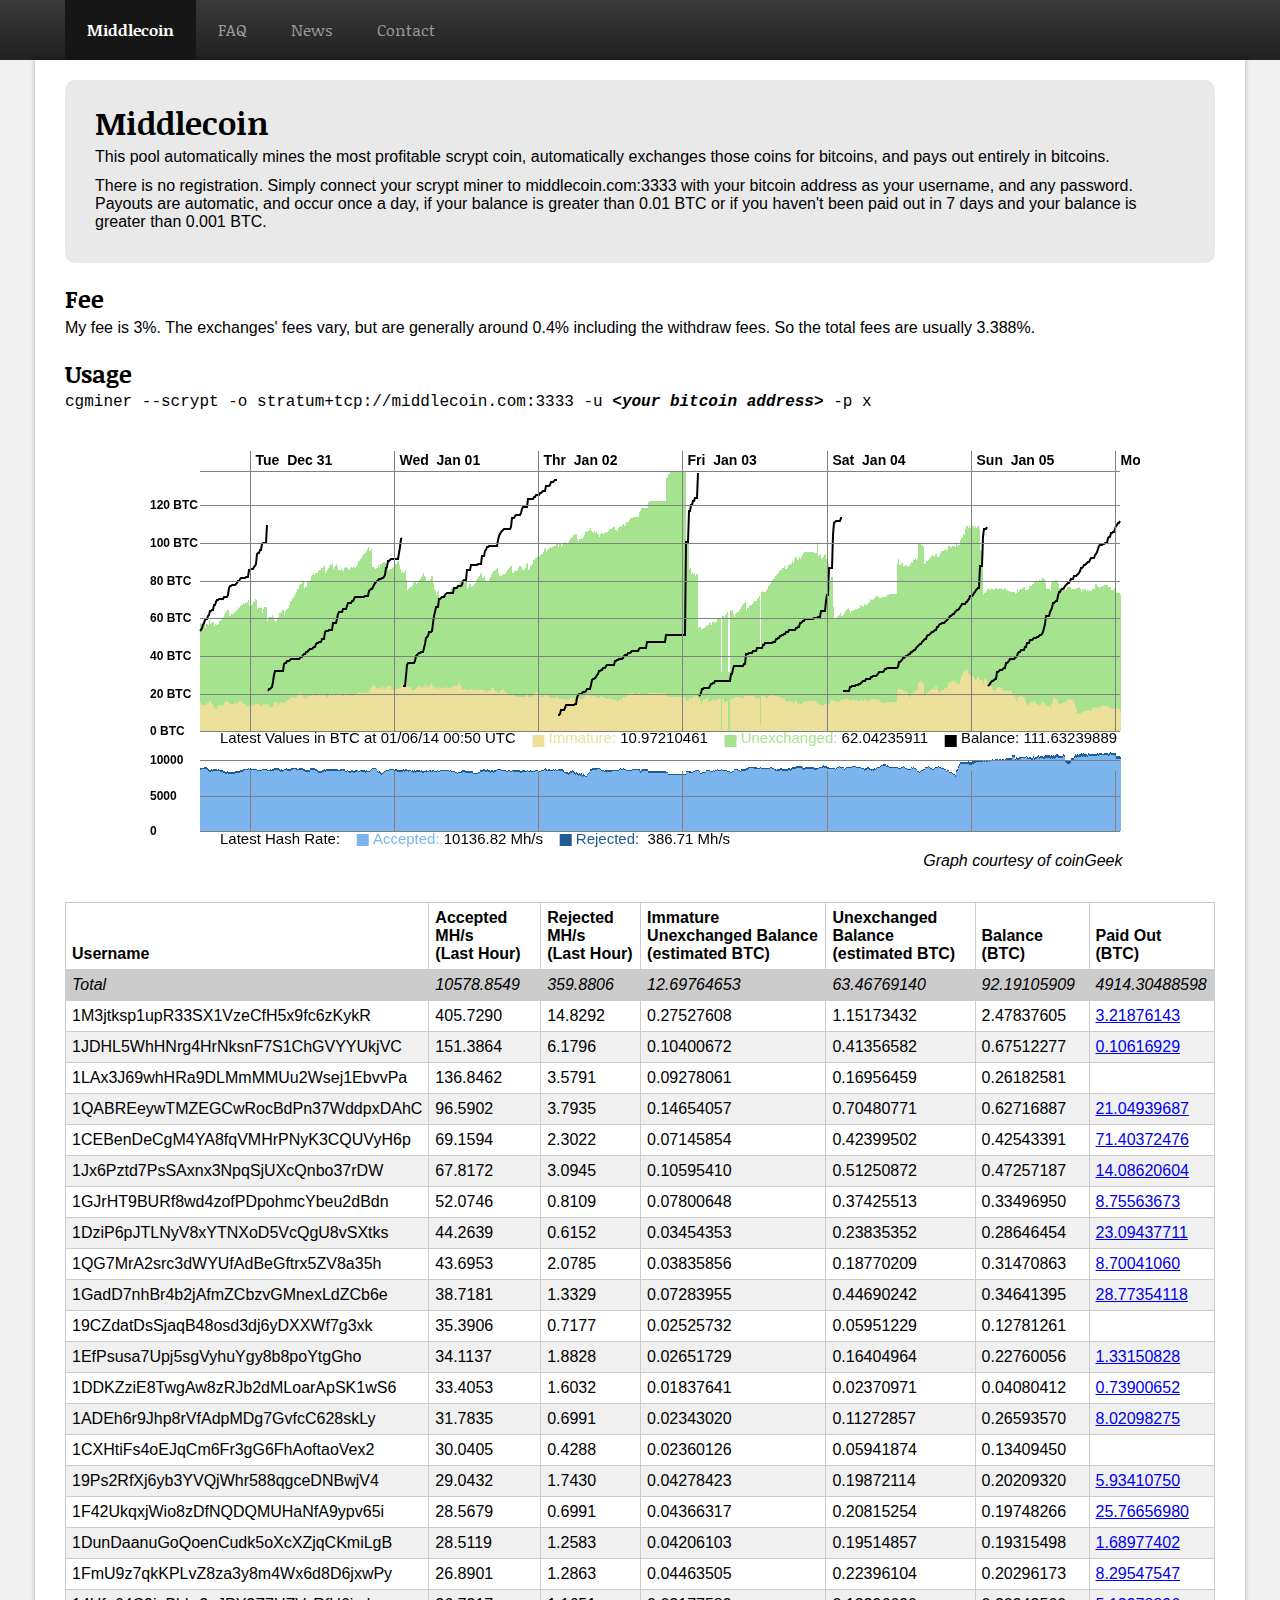
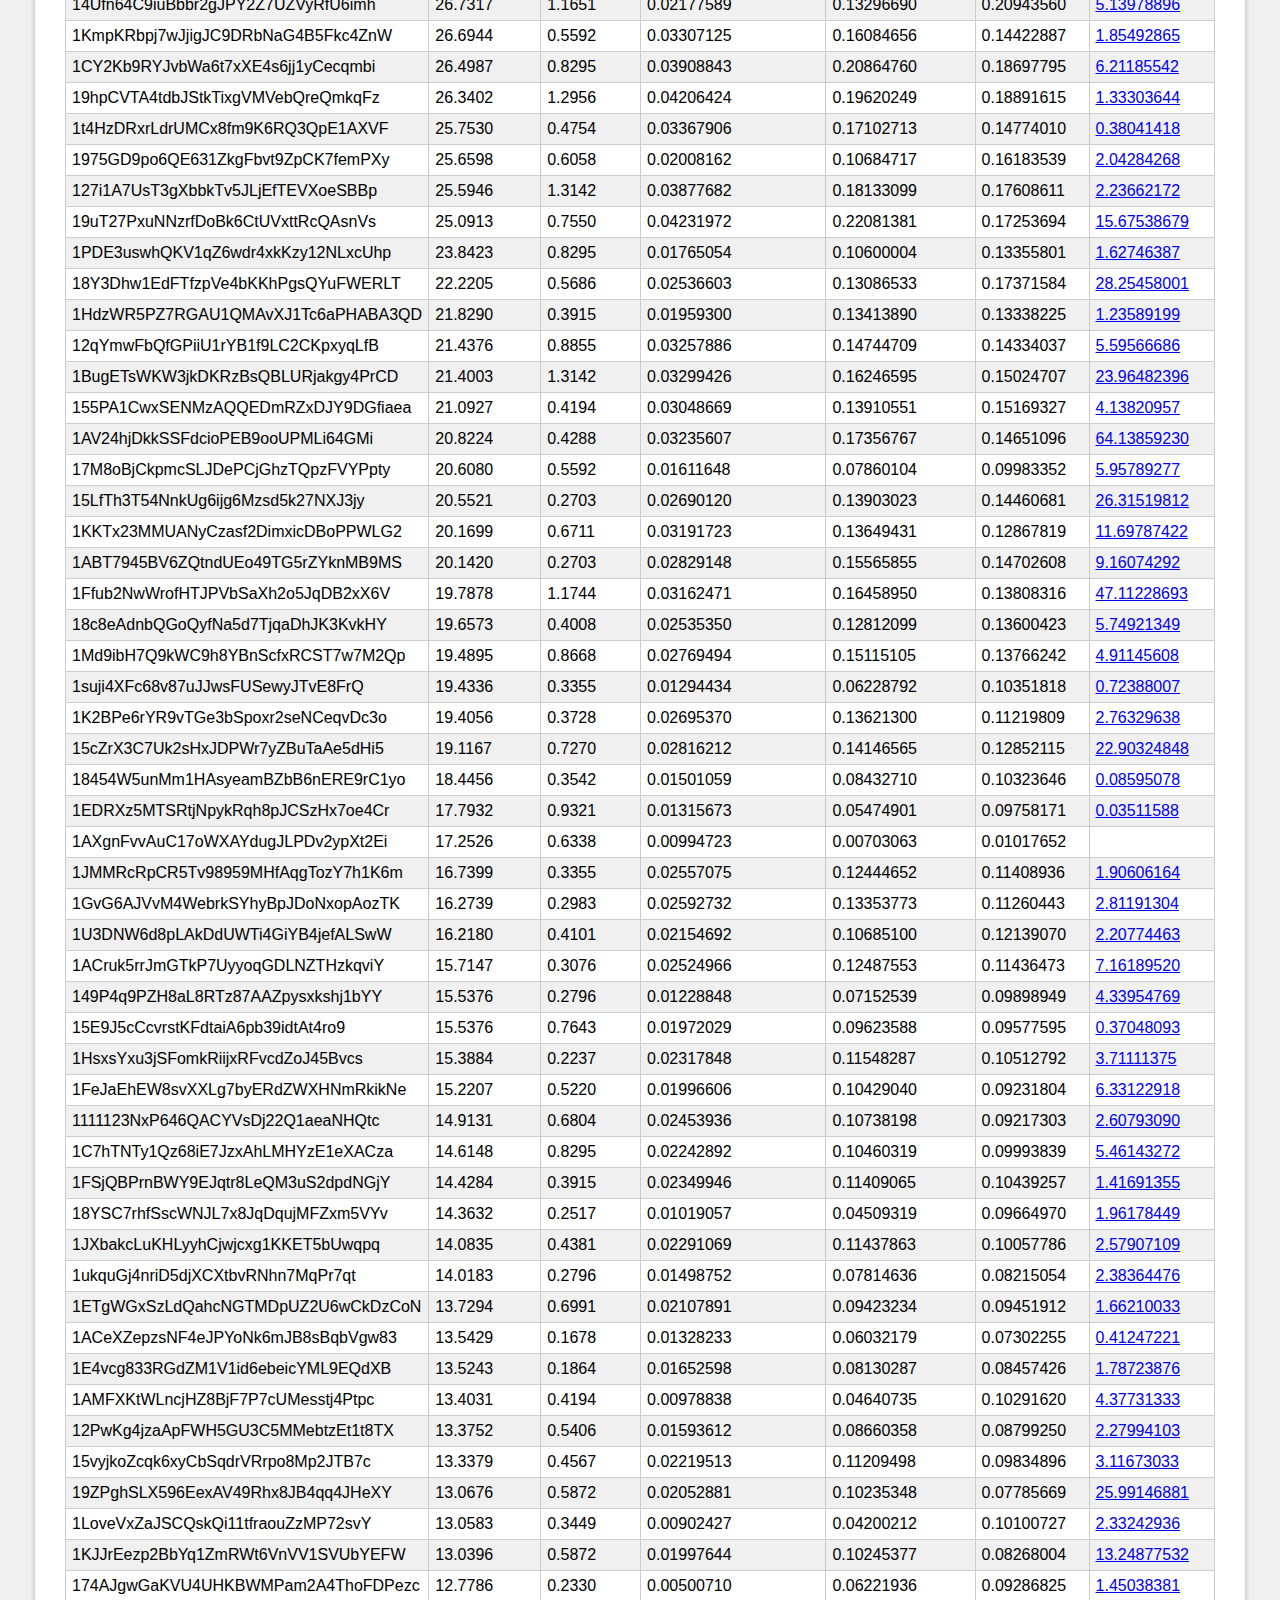
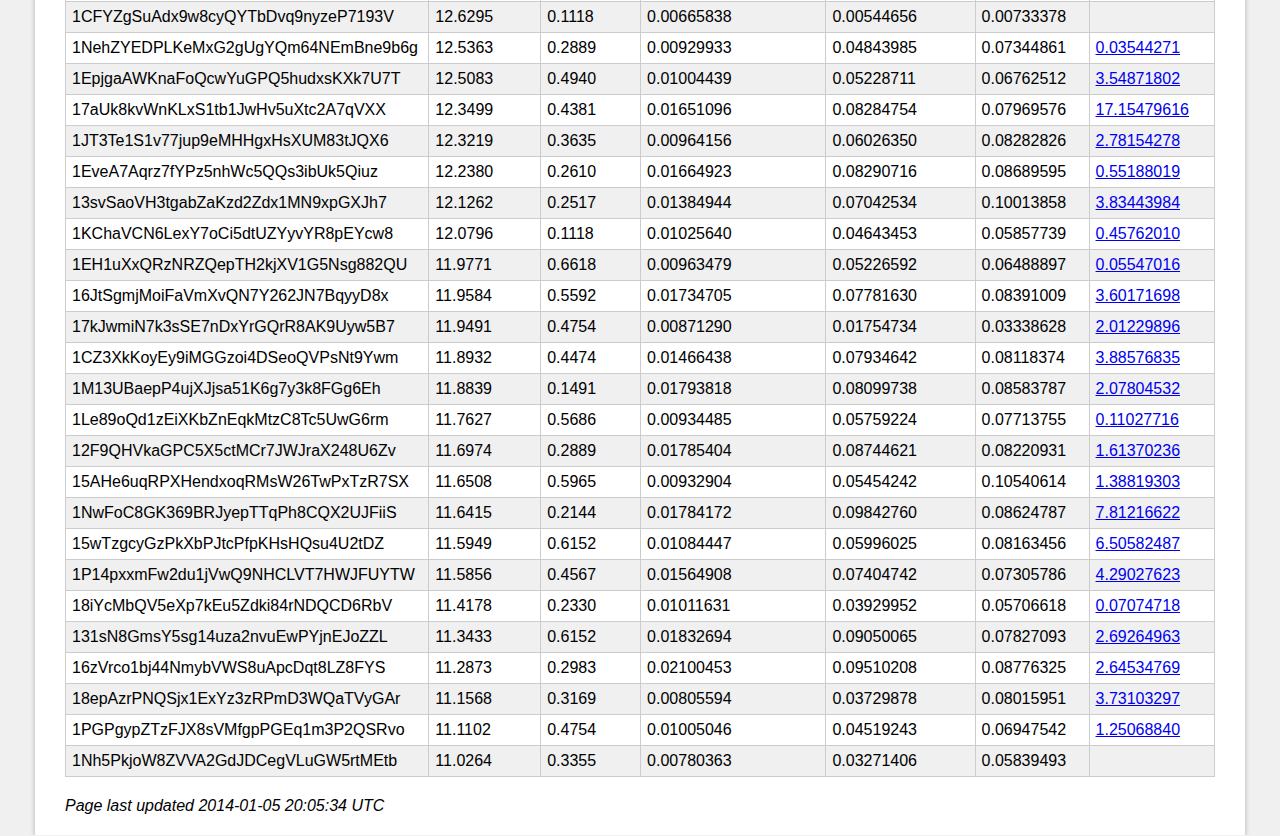
==== commit 7e73da7a: "Tweaks." ====
--- a/middlecoin/index.html
+++ b/middlecoin/index.html
@@ -35,7 +35,6 @@
 	<h2>Usage</h2>
 	<pre>cgminer --scrypt -o stratum+tcp://middlecoin.com:3333 -u <b><i>&lt;your bitcoin address&gt;</i></b> -p x</pre>
 
-	<h2>Stats</h2>
 	<canvas id="mc_data" width="1000" height="400">
           ho ho, you can't display HTML canvas graphics yet
 	</canvas>
--- a/middlecoin/style.css
+++ b/middlecoin/style.css
@@ -43,7 +43,7 @@
    clear: both;
 }
 
-nav > ul > li
+nav ul > li
 {
 	font-family: 'Noticia Text', serif;
 	float: left;
@@ -51,12 +51,12 @@
 	line-height: 36px;
 }
 
-nav > ul > li.active
+nav ul > li.active
 {
 	background-color: #161616;
 }
 
-nav > ul > li > a
+nav ul > li > a
 {
 	position: relative;
 	display: block;
@@ -65,13 +65,13 @@
 	text-decoration: none;
 }
 
-nav > ul > li:first-child a
+nav ul > li:first-child a
 {
 	font-weight: bold;
 	color: #fff;
 }
 
-nav > ul > li > a:hover
+nav ul > li > a:hover
 {
 	color: #fff;
 }
@@ -105,9 +105,15 @@
 	margin-top: 0;
 }
 
-p, pre, canvas
+p, pre
 {
 	margin: 0.7em 0;
+}
+
+canvas
+{
+	display: block;
+	margin: 40px auto 0.7em auto;
 }
 
 h2 + canvas {
@@ -116,7 +122,8 @@
 
 p.courtesy
 {
-	width: 980px;
+	width: 965px;
+	margin: 0 auto;
 	text-align: right;
 	font-style: italic;
 	margin-top: -10px;
